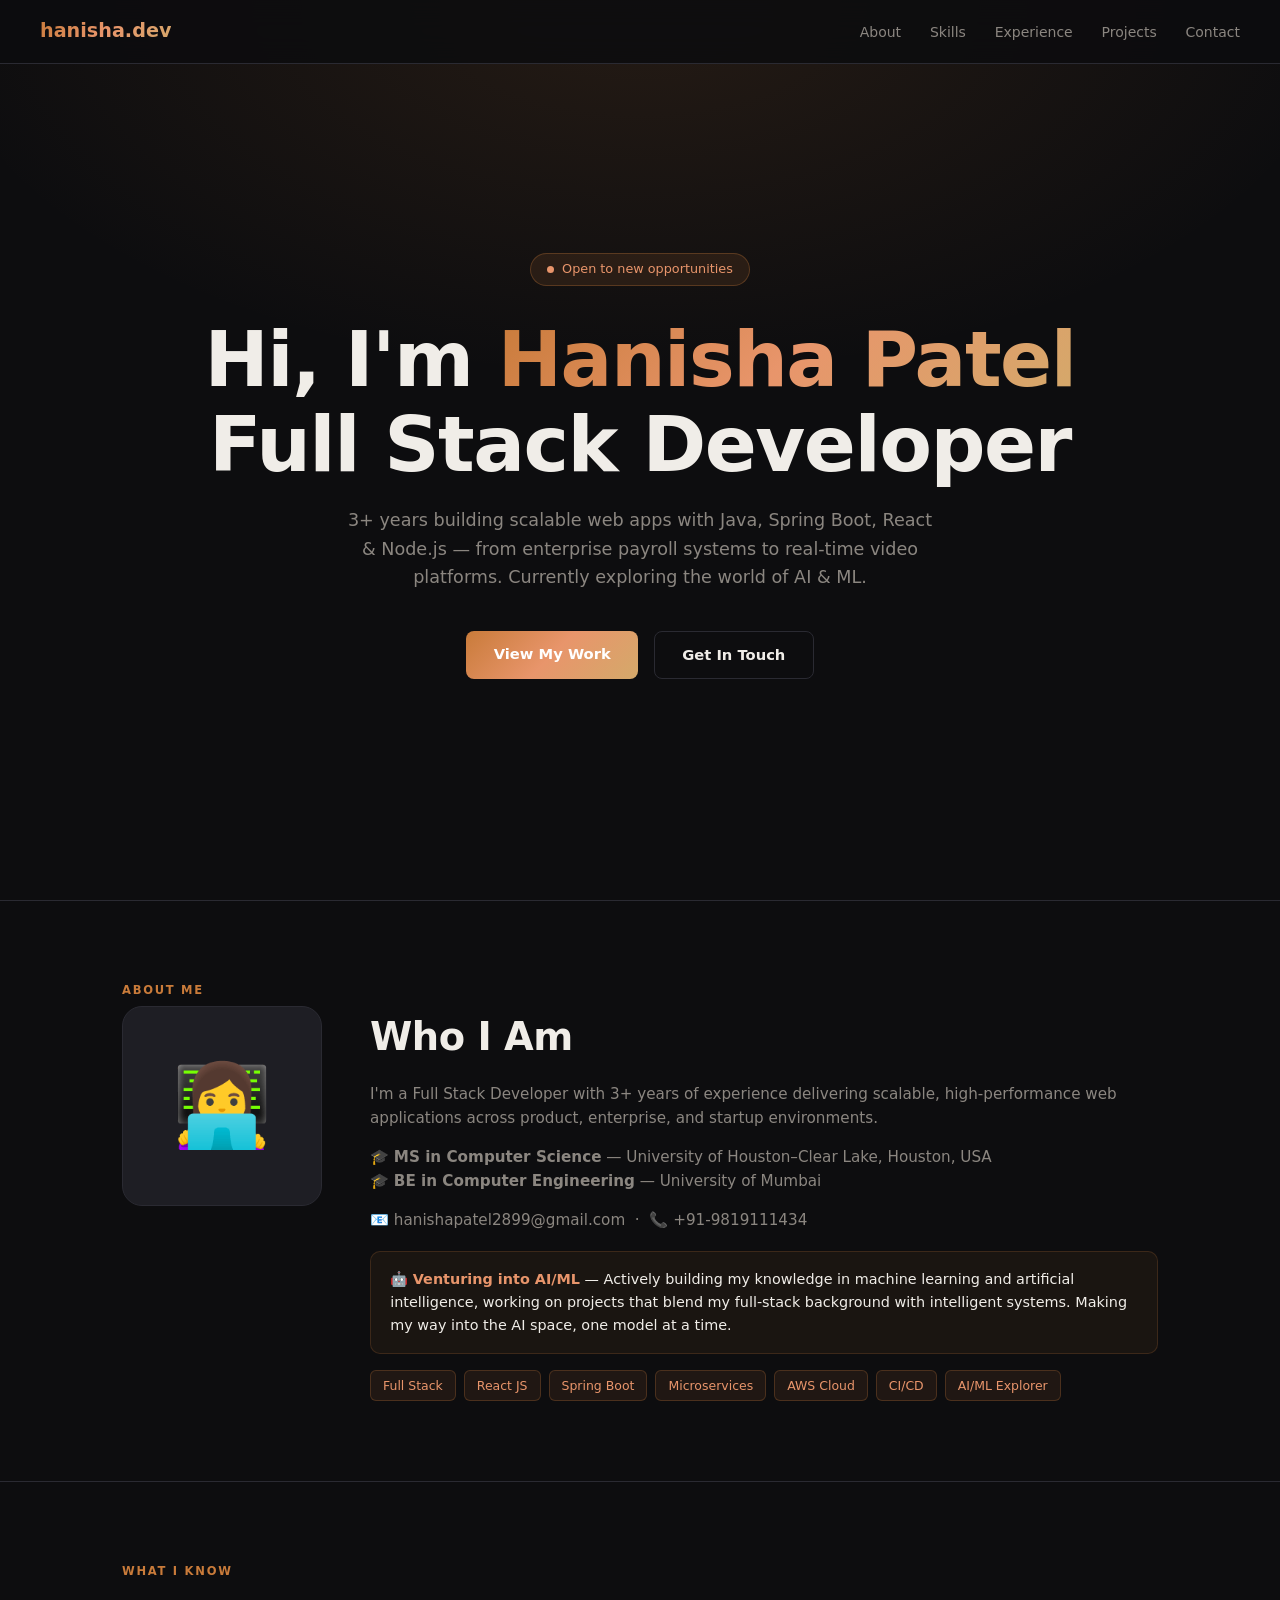
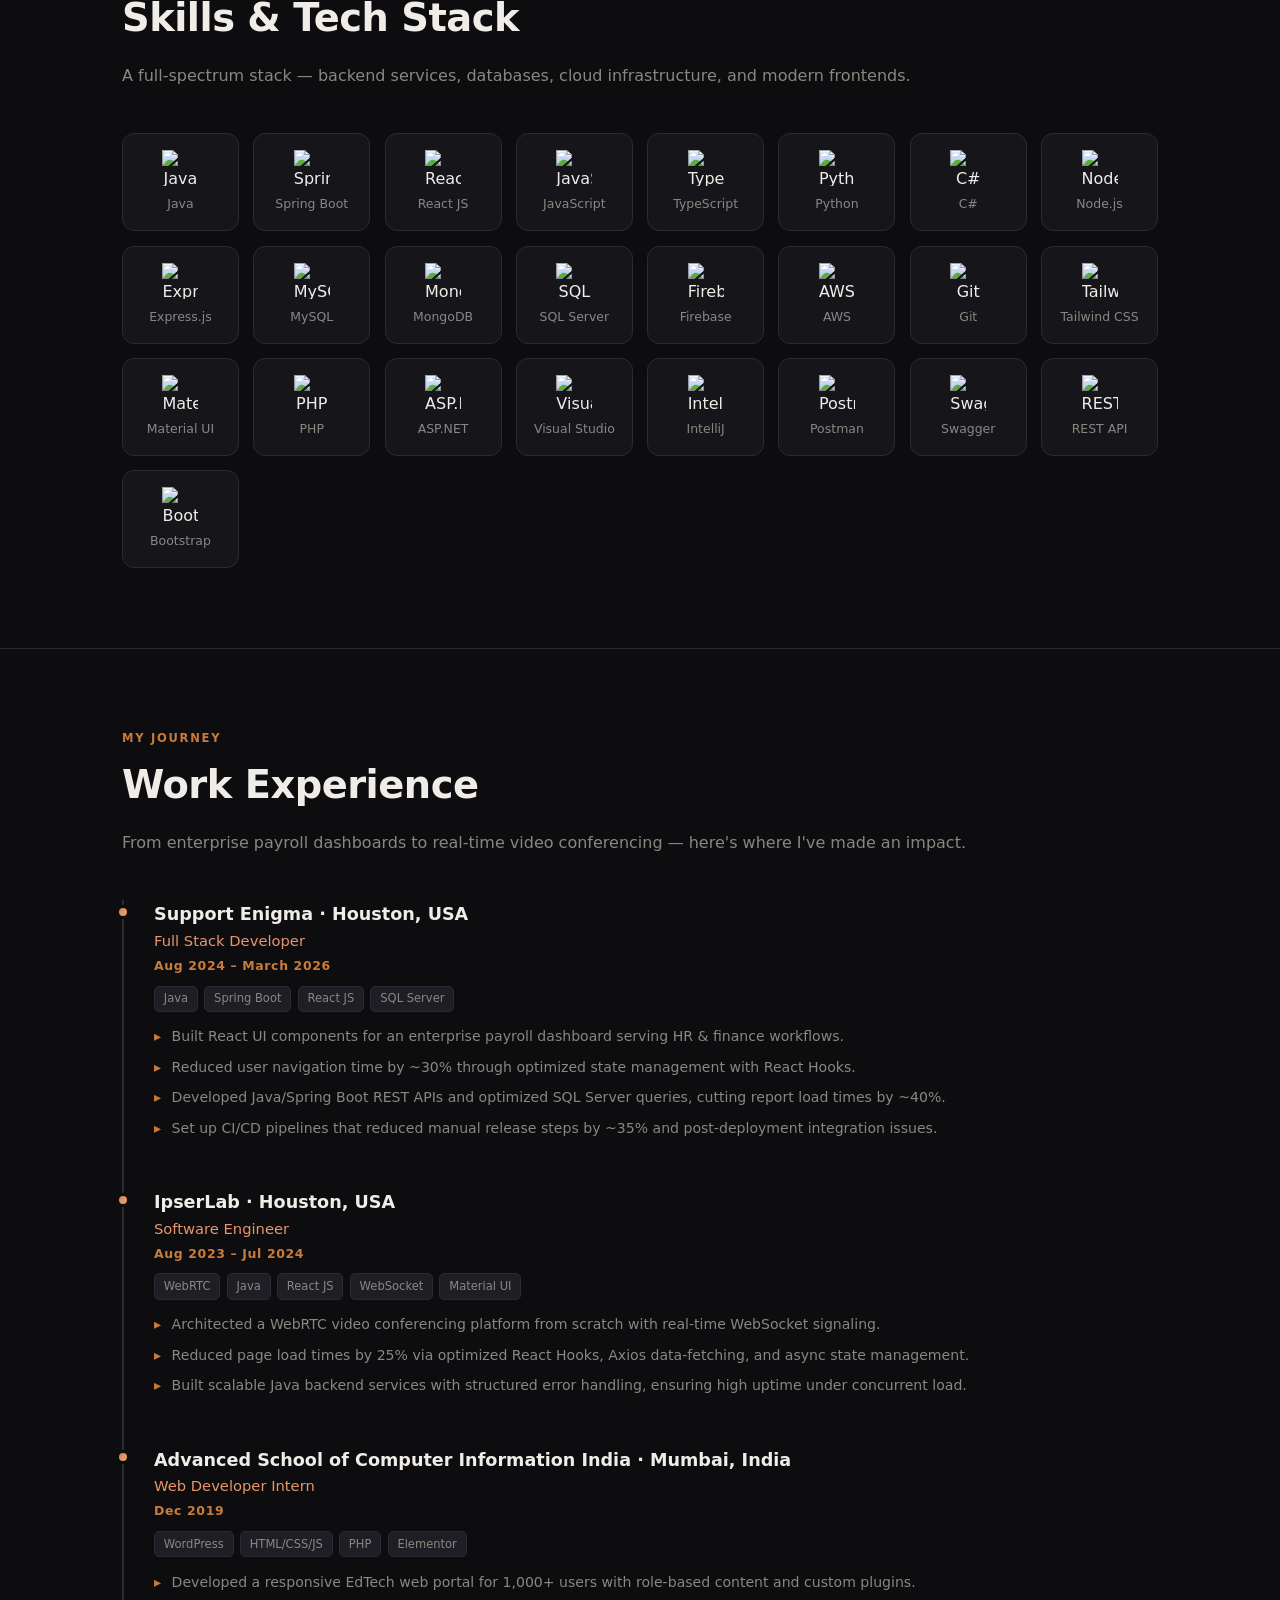
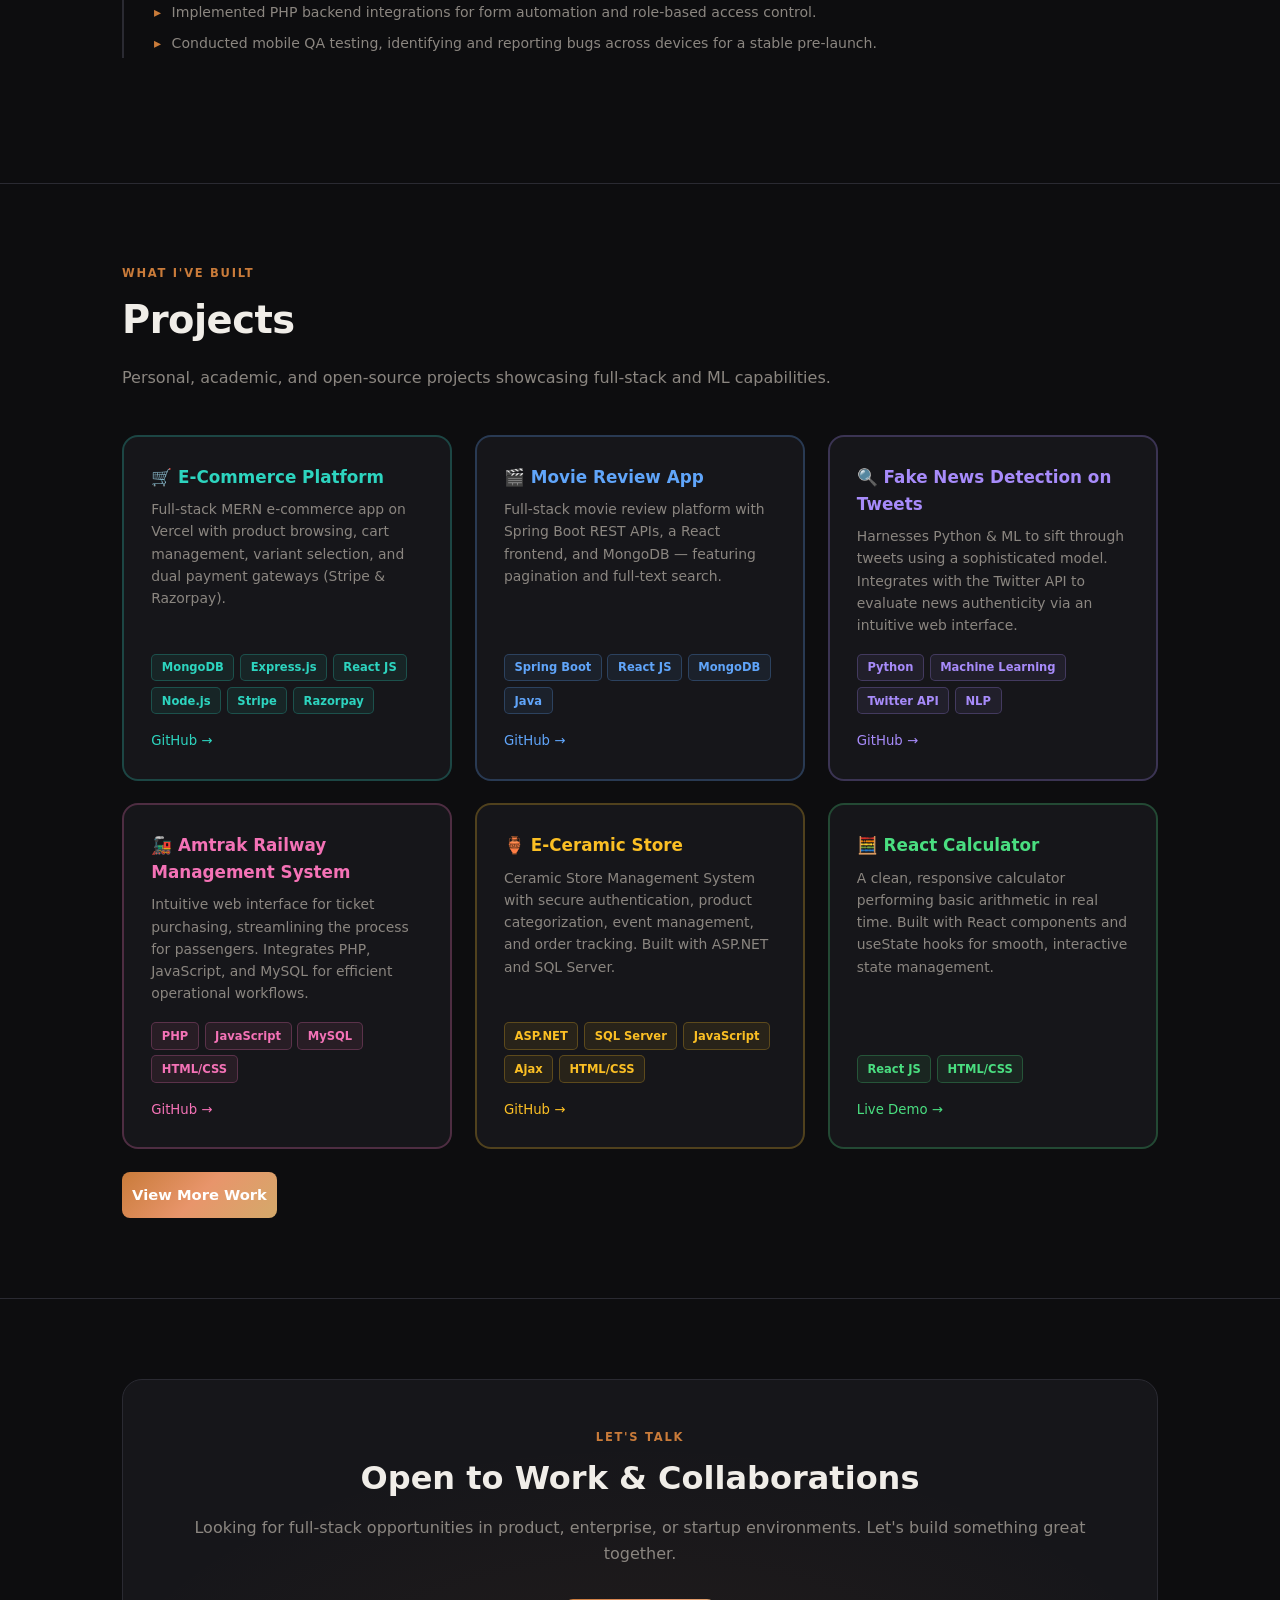
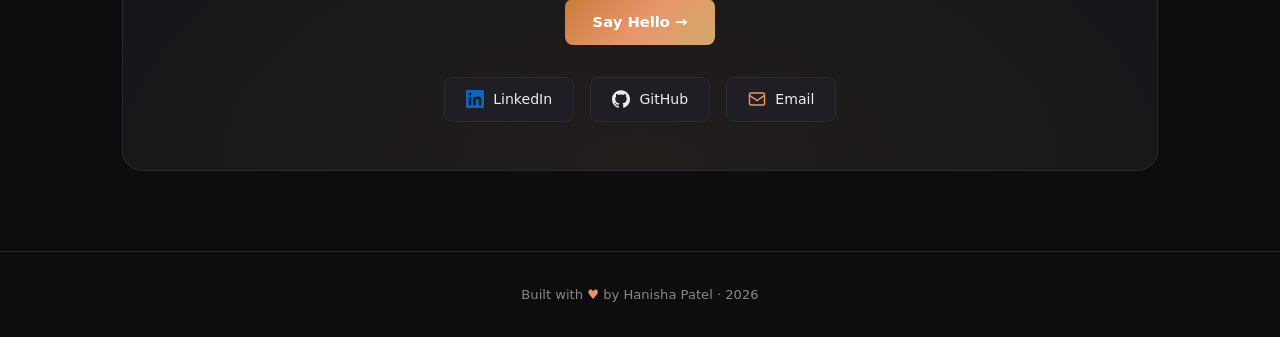
==== hanishapatel.html @ 3472ef45 "Add files via upload" ====
<!DOCTYPE html>
<html lang="en">
<head>
<meta charset="UTF-8"/>
<meta name="viewport" content="width=device-width, initial-scale=1.0"/>
<title>Hanisha Patel | Full Stack Developer</title>
<style>
  :root{--bg:#0d0d0f;--surface:#16161a;--surface2:#1e1e24;--accent:#c97b3a;--accent2:#e8956b;--text:#f0ede8;--muted:#8b8680;--border:#2a2a32;--grad:linear-gradient(135deg,#c97b3a,#e8956b,#d4a96a);}
  *{margin:0;padding:0;box-sizing:border-box;}
  html{scroll-behavior:smooth;}
  body{background:var(--bg);color:var(--text);font-family:'Segoe UI',system-ui,sans-serif;line-height:1.6;}

  nav{position:fixed;top:0;width:100%;z-index:100;background:rgba(13,13,15,.9);backdrop-filter:blur(14px);border-bottom:1px solid var(--border);display:flex;justify-content:space-between;align-items:center;padding:1rem 2.5rem;}
  .logo{font-size:1.2rem;font-weight:700;background:var(--grad);-webkit-background-clip:text;-webkit-text-fill-color:transparent;}
  .nav-links{display:flex;gap:1.8rem;list-style:none;}
  .nav-links a{color:var(--muted);text-decoration:none;font-size:.875rem;transition:.2s;}
  .nav-links a:hover{color:var(--text);}

  .hero{min-height:100vh;display:flex;flex-direction:column;justify-content:center;align-items:center;text-align:center;padding:6rem 2rem 4rem;background:radial-gradient(ellipse 80% 60% at 50% 0%,rgba(201,123,58,.13) 0%,transparent 70%);}
  .badge{display:inline-flex;align-items:center;gap:.5rem;background:rgba(201,123,58,.12);border:1px solid rgba(201,123,58,.3);border-radius:999px;padding:.35rem 1rem;font-size:.8rem;color:var(--accent2);margin-bottom:2rem;}
  .badge span{width:7px;height:7px;border-radius:50%;background:var(--accent2);animation:pulse 2s infinite;}
  @keyframes pulse{0%,100%{opacity:1}50%{opacity:.3}}
  .hero h1{font-size:clamp(2.4rem,6vw,4.8rem);font-weight:800;line-height:1.1;letter-spacing:-1.5px;margin-bottom:1.2rem;}
  .hero h1 .name{background:var(--grad);-webkit-background-clip:text;-webkit-text-fill-color:transparent;}
  .hero p{font-size:1.1rem;color:var(--muted);max-width:600px;margin-bottom:2.5rem;}
  .btn-row{display:flex;gap:1rem;flex-wrap:wrap;justify-content:center;}
  .btn{padding:.72rem 1.7rem;border-radius:8px;font-size:.92rem;font-weight:600;cursor:pointer;text-decoration:none;transition:.2s;}
  .btn-primary{background:var(--grad);color:#fff;border:none;}
  .btn-primary:hover{opacity:.85;transform:translateY(-1px);}
  .btn-outline{background:transparent;color:var(--text);border:1px solid var(--border);}
  .btn-outline:hover{border-color:var(--accent);color:var(--accent2);}

  section{padding:5rem 2rem;max-width:1100px;margin:0 auto;}
  .section-label{font-size:.72rem;font-weight:700;letter-spacing:.15em;text-transform:uppercase;color:var(--accent);margin-bottom:.4rem;}
  .section-title{font-size:clamp(1.7rem,3.5vw,2.4rem);font-weight:800;letter-spacing:-.5px;margin-bottom:.9rem;}
  .section-sub{color:var(--muted);max-width:860px;margin-bottom:2.8rem;}
  .divider{width:100%;height:1px;background:var(--border);}

  /* ABOUT */
  .about-grid{display:grid;grid-template-columns:auto 1fr;gap:3rem;align-items:start;}
  .avatar{width:200px;height:200px;border-radius:20px;background:var(--surface2);border:1px solid var(--border);display:flex;align-items:center;justify-content:center;font-size:5rem;flex-shrink:0;}
  .about-text p{color:var(--muted);margin-bottom:.9rem;font-size:.95rem;}
  .tags{display:flex;flex-wrap:wrap;gap:.5rem;margin-top:1rem;}
  .tag{background:rgba(201,123,58,.1);border:1px solid rgba(201,123,58,.25);color:var(--accent2);border-radius:6px;padding:.28rem .75rem;font-size:.78rem;}
  .ai-callout{margin-top:1.2rem;padding:1rem 1.2rem;background:rgba(201,123,58,.07);border:1px solid rgba(201,123,58,.2);border-radius:10px;font-size:.9rem;color:var(--text);}
  .ai-callout strong{color:var(--accent2);}

  /* SKILLS */
  .skills-grid{display:grid;grid-template-columns:repeat(auto-fill,minmax(115px,1fr));gap:.9rem;}
  .skill-card{background:var(--surface);border:1px solid var(--border);border-radius:12px;padding:1rem;text-align:center;transition:.2s;}
  .skill-card:hover{border-color:var(--accent);transform:translateY(-3px);}
  .skill-icon{width:36px;height:36px;margin:0 auto .5rem;display:flex;align-items:center;justify-content:center;}
  .skill-icon img,.skill-icon svg{width:100%;height:100%;object-fit:contain;}
  .skill-name{font-size:.78rem;color:var(--muted);}

  /* EXPERIENCE */
  .timeline{position:relative;padding-left:2rem;}
  .timeline::before{content:'';position:absolute;left:0;top:0;bottom:0;width:2px;background:var(--border);}
  .tl-item{position:relative;margin-bottom:2.8rem;}
  .tl-dot{position:absolute;left:-2.38rem;top:.3rem;width:14px;height:14px;border-radius:50%;background:var(--grad);border:3px solid var(--bg);}
  
  .tl-company{font-size:1.1rem;font-weight:800;margin:.2rem 0 .05rem;}
  .tl-role{color:var(--accent2);font-size:.92rem;margin-bottom:.2rem;}
  .tl-date{font-size:.78rem;color:var(--accent);font-weight:600;letter-spacing:.05em;margin-bottom:.6rem;}
  .tl-stack{display:flex;flex-wrap:wrap;gap:.4rem;margin-bottom:.6rem;}
  .tl-stack span{background:var(--surface2);border:1px solid var(--border);border-radius:5px;padding:.18rem .55rem;font-size:.72rem;color:var(--muted);}
  .tl-bullets{list-style:none;padding:0;}
  .tl-bullets li{color:var(--muted);font-size:.88rem;padding:.25rem 0 .25rem 1.1rem;position:relative;}
  .tl-bullets li::before{content:'▸';position:absolute;left:0;color:var(--accent);}

  /* PROJECTS */
  .projects-grid{display:grid;grid-template-columns:repeat(auto-fill,minmax(300px,1fr));gap:1.4rem;}
  .project-card{background:var(--surface);border:2px solid var(--border);border-radius:16px;padding:1.7rem;transition:.25s;position:relative;overflow:hidden;display:flex;flex-direction:column;}
  .project-card::before{content:'';position:absolute;top:0;left:0;right:0;background:var(--grad);opacity:0;transition:.25s;}
  .project-card:hover{border-color:var(--accent);transform:translateY(-4px);}
  .project-card:hover::before{opacity:1;}
  .project-title{font-size:1.05rem;font-weight:700;margin-bottom:.45rem;}
  .project-desc{color:var(--muted);font-size:.87rem;margin-bottom:1.1rem;flex:1;}
  .project-tech{display:flex;flex-wrap:wrap;gap:.35rem;margin-bottom:1rem;}
  .tech-badge{border-radius:5px;padding:.22rem .6rem;font-size:.72rem;font-weight:600;}
  /* tech badge colours */
  .tb-java{background:rgba(237,120,55,.15);border:1px solid rgba(237,120,55,.35);color:#f6804a;}
  .tb-react{background:rgba(97,218,251,.1);border:1px solid rgba(97,218,251,.3);color:#61dafb;}
  .tb-node{background:rgba(104,160,99,.15);border:1px solid rgba(205, 57, 218, 0.35);color:#9f36e6;}
  .tb-python{background:rgba(255,212,59,.1);border:1px solid rgba(255,212,59,.3);color:#ffd43b;}
  .tb-mongo{background:rgba(77,179,61,.12);border:1px solid rgba(77,179,61,.3);color:#4db33d;}
  .tb-spring{background:rgba(109,179,63,.12);border:1px solid rgba(69, 144, 18, 0.3);color:#b0dd91;}
  .tb-stripe{background:rgba(99,91,255,.12);border:1px solid rgba(99,91,255,.3);color:#635bff;}
  .tb-ml{background:rgba(255,165,0,.12);border:1px solid rgba(255,165,0,.3);color:#ffa500;}
  .tb-php{background:rgba(119,123,179,.15);border:1px solid rgba(119,123,179,.35);color:#777bb3;}
  .tb-dotnet{background:rgba(81,43,212,.15);border:1px solid rgba(81,43,212,.35);color:#9b72cf;}
  .tb-sql{background:rgba(0,114,206,.12);border:1px solid rgba(0,114,206,.3);color:#0072ce;}
  .tb-default{background:var(--surface2);border:1px solid var(--border);color:var(--muted);}
  .project-link{font-size:.83rem;color:var(--accent2);text-decoration:none;display:inline-flex;align-items:center;gap:.3rem;}
  .project-link:hover{text-decoration:underline;}

  /* CONTACT */
  .contact-box{background:radial-gradient(ellipse 80% 120% at 50% 100%,rgba(201,123,58,.08) 0%,transparent 70%),var(--surface);border:1px solid var(--border);border-radius:20px;padding:3rem;text-align:center;}
  .contact-box h2{font-size:2rem;font-weight:800;margin-bottom:.7rem;}
  .contact-box p{color:var(--muted);margin-bottom:2rem;}
  .social-row{display:flex;justify-content:center;gap:1rem;flex-wrap:wrap;}
  .social-btn{display:flex;align-items:center;gap:.6rem;padding:.62rem 1.3rem;background:var(--surface2);border:1px solid var(--border);border-radius:8px;color:var(--text);text-decoration:none;font-size:.88rem;transition:.2s;}
  .social-btn:hover{border-color:var(--accent);color:var(--accent2);}
  .social-btn svg{width:18px;height:18px;flex-shrink:0;}

  footer{text-align:center;padding:2rem;color:var(--muted);font-size:.82rem;border-top:1px solid var(--border);}
  footer span{color:var(--accent2);}

  @media(max-width:700px){
    .about-grid{grid-template-columns:1fr;}
    .avatar{margin:0 auto;}
    nav{padding:1rem 1.2rem;}
    .nav-links{gap:1rem;}
  }
  /* Per-project color themes */
.pc-teal  { --pc: #2dd4bf; --pc-bg: rgba(45,212,191,.08); --pc-border: rgba(45,212,191,.25); }
.pc-blue  { --pc: #60a5fa; --pc-bg: rgba(96,165,250,.08); --pc-border: rgba(96,165,250,.25); }
.pc-purple{ --pc: #a78bfa; --pc-bg: rgba(167,139,250,.08); --pc-border: rgba(167,139,250,.25); }
.pc-pink  { --pc: #f472b6; --pc-bg: rgba(244,114,182,.08); --pc-border: rgba(244,114,182,.25); }
.pc-amber { --pc: #fbbf24; --pc-bg: rgba(251,191,36,.08);  --pc-border: rgba(251,191,36,.25); }
.pc-green { --pc: #4ade80; --pc-bg: rgba(74,222,128,.08);  --pc-border: rgba(74,222,128,.25); }

[class*="pc-"] { border-color: var(--pc-border) !important; }
[class*="pc-"]:hover { border-color: var(--pc) !important; box-shadow: 0 0 18px var(--pc-bg); }
[class*="pc-"]::before { background: linear-gradient(135deg, var(--pc), color-mix(in srgb, var(--pc) 60%, white)) !important; }
[class*="pc-"] .project-title { color: var(--pc); }

.pb { border-radius:5px; padding:.22rem .6rem; font-size:.72rem; font-weight:600; border:1px solid; }
/* .pb-solid { background: var(--pc); color: #0d0d0f; border-color: var(--pc); } */
.pb-light { background: var(--pc-bg); color: var(--pc); border-color: var(--pc-border); }
/* .pb-muted { background: rgba(255,255,255,.05); color: color-mix(in srgb, var(--pc) 70%, white); border-color: rgba(255,255,255,.1); } */
</style>
</head>
<body>

<nav>
  <div class="logo">hanisha.dev</div>
  <ul class="nav-links">
    <li><a href="#about">About</a></li>
    <li><a href="#skills">Skills</a></li>
    <li><a href="#experience">Experience</a></li>
    <li><a href="#projects">Projects</a></li>
    <li><a href="#contact">Contact</a></li>
  </ul>
</nav>

<!-- HERO -->
<div class="hero">
  <div class="badge"><span></span> Open to new opportunities</div>
  <h1>Hi, I'm <span class="name">Hanisha Patel</span><br/>Full Stack Developer</h1>
  <p>3+ years building scalable web apps with Java, Spring Boot, React & Node.js — from enterprise payroll systems to real-time video platforms. Currently exploring the world of AI & ML.</p>
  <div class="btn-row">
    <a href="#projects" class="btn btn-primary">View My Work</a>
    <a href="#contact" class="btn btn-outline">Get In Touch</a>
  </div>
</div>

<div class="divider"></div>

<!-- ABOUT -->
<section id="about">
  <div class="section-label">About Me</div>
  <div class="about-grid">
    <div class="avatar">👩‍💻</div>
    <div class="about-text">
      <h2 class="section-title">Who I Am</h2>
      <p>I'm a Full Stack Developer with 3+ years of experience delivering scalable, high-performance web applications across product, enterprise, and startup environments. </p>
      <p>🎓 <strong>MS in Computer Science</strong> — University of Houston–Clear Lake, Houston, USA<br/>🎓 <strong>BE in Computer Engineering</strong> — University of Mumbai</p>
      <p>📧 hanishapatel2899@gmail.com &nbsp;·&nbsp; 📞 +91-9819111434</p>
      <div class="ai-callout">
        🤖 <strong>Venturing into AI/ML</strong> — Actively building my knowledge in machine learning and artificial intelligence, working on projects that blend my full-stack background with intelligent systems. Making my way into the AI space, one model at a time.
      </div>
      <div class="tags">
        <span class="tag">Full Stack</span>
        <span class="tag">React JS</span>
        <span class="tag">Spring Boot</span>
        <span class="tag">Microservices</span>
        <span class="tag">AWS Cloud</span>
        <span class="tag">CI/CD</span>
        <span class="tag">AI/ML Explorer</span>
      </div>
    </div>
  </div>
</section>

<div class="divider"></div>

<!-- SKILLS -->
<section id="skills">
  <div class="section-label">What I Know</div>
  <h2 class="section-title">Skills & Tech Stack</h2>
  <p class="section-sub">A full-spectrum stack — backend services, databases, cloud infrastructure, and modern frontends.</p>
  <div class="skills-grid" id="skillsGrid"></div>
</section>

<div class="divider"></div>

<!-- EXPERIENCE -->
<section id="experience">
  <div class="section-label">My Journey</div>
  <h2 class="section-title">Work Experience</h2>
  <p class="section-sub">From enterprise payroll dashboards to real-time video conferencing — here's where I've made an impact.</p>
  <div class="timeline">

    <div class="tl-item">
      <div class="tl-dot"></div>
      
      <div class="tl-company">Support Enigma · Houston, USA</div>
      <div class="tl-role">Full Stack Developer</div>
      <div class="tl-date">Aug 2024 – March 2026</div>
      <div class="tl-stack"><span>Java</span><span>Spring Boot</span><span>React JS</span><span>SQL Server</span></div>
      <ul class="tl-bullets">
        <li>Built React UI components for an enterprise payroll dashboard serving HR & finance workflows.</li>
        <li>Reduced user navigation time by ~30% through optimized state management with React Hooks.</li>
        <li>Developed Java/Spring Boot REST APIs and optimized SQL Server queries, cutting report load times by ~40%.</li>
        <li>Set up CI/CD pipelines that reduced manual release steps by ~35% and post-deployment integration issues.</li>
      </ul>
    </div>

    <div class="tl-item">
      <div class="tl-dot"></div>
      
      <div class="tl-company">IpserLab · Houston, USA</div>
      <div class="tl-role">Software Engineer</div>
      <div class="tl-date">Aug 2023 – Jul 2024</div>
      <div class="tl-stack"><span>WebRTC</span><span>Java</span><span>React JS</span><span>WebSocket</span><span>Material UI</span></div>
      <ul class="tl-bullets">
        <li>Architected a WebRTC video conferencing platform from scratch with real-time WebSocket signaling.</li>
        <li>Reduced page load times by 25% via optimized React Hooks, Axios data-fetching, and async state management.</li>
        <li>Built scalable Java backend services with structured error handling, ensuring high uptime under concurrent load.</li>
      </ul>
    </div>

    <div class="tl-item">
      <div class="tl-dot"></div>
      
      <div class="tl-company">Advanced School of Computer Information India · Mumbai, India</div>
      <div class="tl-role">Web Developer Intern</div>
      <div class="tl-date">Dec 2019</div>
      <div class="tl-stack"><span>WordPress</span><span>HTML/CSS/JS</span><span>PHP</span><span>Elementor</span></div>
      <ul class="tl-bullets">
        <li>Developed a responsive EdTech web portal for 1,000+ users with role-based content and custom plugins.</li>
        <li>Implemented PHP backend integrations for form automation and role-based access control.</li>
        <li>Conducted mobile QA testing, identifying and reporting bugs across devices for a stable pre-launch.</li>
      </ul>
    </div>

  </div>
</section>

<div class="divider"></div>

<!-- PROJECTS -->
<section id="projects">
  <div class="section-label">What I've Built</div>
  <h2 class="section-title">Projects</h2>
  <p class="section-sub">Personal, academic, and open-source projects showcasing full-stack and ML capabilities.</p>
  <div class="projects-grid">
    <div class="project-card pc-teal">
  <div class="project-title">🛒 E-Commerce Platform</div>
  <div class="project-desc">Full-stack MERN e-commerce app on Vercel with product browsing, cart management, variant selection, and dual payment gateways (Stripe & Razorpay).</div>
  <div class="project-tech">
    <span class="pb pb-light">MongoDB</span>
    <span class="pb pb-light">Express.js</span>
    <span class="pb pb-light">React JS</span>
    <span class="pb pb-light">Node.js</span>
    <span class="pb pb-light">Stripe</span>
    <span class="pb pb-light">Razorpay</span>
  </div>
  <a href="https://github.com/hanishapatel/ecommerce-website" target="_blank" class="project-link" style="color:var(--pc)">GitHub →</a>
</div>

<div class="project-card pc-blue">
  <div class="project-title">🎬 Movie Review App</div>
  <div class="project-desc">Full-stack movie review platform with Spring Boot REST APIs, a React frontend, and MongoDB — featuring pagination and full-text search.</div>
  <div class="project-tech">
    <span class="pb pb-light">Spring Boot</span>
    <span class="pb pb-light">React JS</span>
    <span class="pb pb-light">MongoDB</span>
    <span class="pb pb-light">Java</span>
  </div>
  <a href="https://github.com/hanishapatel/Movie-Review-App" target="_blank" class="project-link" style="color:var(--pc)">GitHub →</a>
</div>

<div class="project-card pc-purple">
  <div class="project-title">🔍 Fake News Detection on Tweets</div>
  <div class="project-desc">Harnesses Python & ML to sift through tweets using a sophisticated model. Integrates with the Twitter API to evaluate news authenticity via an intuitive web interface.</div>
  <div class="project-tech">
    <span class="pb pb-light">Python</span>
    <span class="pb pb-light">Machine Learning</span>
    <span class="pb pb-light">Twitter API</span>
    <span class="pb pb-light">NLP</span>
  </div>
  <a href="https://github.com/hanishapatel/Fake-Tweet-Detection-using-Machine-Learning" target="_blank" class="project-link" style="color:var(--pc)">GitHub →</a>
</div>

<div class="project-card pc-pink">
  <div class="project-title">🚂 Amtrak Railway Management System</div>
  <div class="project-desc">Intuitive web interface for ticket purchasing, streamlining the process for passengers. Integrates PHP, JavaScript, and MySQL for efficient operational workflows.</div>
  <div class="project-tech">
    <span class="pb pb-light">PHP</span>
    <span class="pb pb-light">JavaScript</span>
    <span class="pb pb-light">MySQL</span>
    <span class="pb pb-light">HTML/CSS</span>
  </div>
  <a href="https://github.com/hanishapatel/Amtrak-Railway-Management-System" target="_blank" class="project-link" style="color:var(--pc)">GitHub →</a>
</div>

<div class="project-card pc-amber">
  <div class="project-title">🏺 E-Ceramic Store</div>
  <div class="project-desc">Ceramic Store Management System with secure authentication, product categorization, event management, and order tracking. Built with ASP.NET and SQL Server.</div>
  <div class="project-tech">
    <span class="pb pb-light">ASP.NET</span>
    <span class="pb pb-light">SQL Server</span>
    <span class="pb pb-light">JavaScript</span>
    <span class="pb pb-light">Ajax</span>
    <span class="pb pb-light">HTML/CSS</span>
  </div>
  <a href="https://github.com/hanishapatel/E-Ceramic-Store" target="_blank" class="project-link" style="color:var(--pc)">GitHub →</a>
</div>

<div class="project-card pc-green">
  <div class="project-title">🧮 React Calculator</div>
  <div class="project-desc">A clean, responsive calculator performing basic arithmetic in real time. Built with React components and useState hooks for smooth, interactive state management.</div>
  <div class="project-tech">
    <span class="pb pb-light">React JS</span>
    <span class="pb pb-light">HTML/CSS</span>
  </div>
  <a href="https://hanishapatel-react-calculator.netlify.app/" target="_blank" class="project-link" style="color:var(--pc)">Live Demo →</a>
</div>

    <!-- <div class="project-card">
      <div class="project-title">🛒 E-Commerce Platform</div>
      <div class="project-desc">Full-stack MERN e-commerce app on Vercel with product browsing, cart management, variant selection, and dual payment gateways (Stripe & Razorpay).</div>
      <div class="project-tech">
        <span class="tech-badge tb-mongo">MongoDB</span>
        <span class="tech-badge tb-node">Express.js</span>
        <span class="tech-badge tb-react">React JS</span>
        <span class="tech-badge tb-node">Node.js</span>
        <span class="tech-badge tb-stripe">Stripe</span>
        <span class="tech-badge tb-stripe">Razorpay</span>
      </div>
      <a href="https://github.com/hanishapatel" target="_blank" class="project-link">GitHub →</a>
    </div>

    <div class="project-card">
      <div class="project-title">🎬 Movie Review App</div>
      <div class="project-desc">Full-stack movie review platform with Spring Boot REST APIs, a React frontend, and MongoDB — featuring pagination and full-text search.</div>
      <div class="project-tech">
        <span class="tech-badge tb-spring">Spring Boot</span>
        <span class="tech-badge tb-react">React JS</span>
        <span class="tech-badge tb-mongo">MongoDB</span>
        <span class="tech-badge tb-java">Java</span>
      </div>
      <a href="https://github.com/hanishapatel" target="_blank" class="project-link">GitHub →</a>
    </div>

    <div class="project-card">
      <div class="project-title">🔍 Fake News Detection on Tweets</div>
      <div class="project-desc">Harnesses Python & ML to sift through tweets using a sophisticated model. Integrates with the Twitter API to evaluate news authenticity and presents analysis through an intuitive web interface.</div>
      <div class="project-tech">
        <span class="tech-badge tb-python">Python</span>
        <span class="tech-badge tb-ml">Machine Learning</span>
        <span class="tech-badge tb-ml">Twitter API</span>
        <span class="tech-badge tb-default">NLP</span>
      </div>
      <a href="https://github.com/hanishapatel/Fake-Tweet-Detection-using-Machine-Learning" target="_blank" class="project-link">GitHub →</a>
    </div>

    <div class="project-card">
      <div class="project-title">🚂 Amtrak Railway Management System</div>
      <div class="project-desc">Intuitive web interface for ticket purchasing, streamlining the process for passengers. Integrates PHP, JavaScript, and MySQL for efficient operational workflows and a modern user experience.</div>
      <div class="project-tech">
        <span class="tech-badge tb-php">PHP</span>
        <span class="tech-badge tb-default">JavaScript</span>
        <span class="tech-badge tb-sql">MySQL</span>
        <span class="tech-badge tb-default">HTML/CSS</span>
      </div>
      <a href="https://github.com/hanishapatel/Amtrak-Railway-Management-System" target="_blank" class="project-link">GitHub →</a>
    </div>

    <div class="project-card">
      <div class="project-title">🏺 E-Ceramic Store</div>
      <div class="project-desc">Ceramic Store Management System with secure authentication, product categorization, event management, and order tracking. Built with ASP.NET and SQL Server for efficient data handling.</div>
      <div class="project-tech">
        <span class="tech-badge tb-dotnet">ASP.NET</span>
        <span class="tech-badge tb-sql">SQL Server</span>
        <span class="tech-badge tb-default">JavaScript</span>
        <span class="tech-badge tb-default">Ajax</span>
        <span class="tech-badge tb-default">HTML/CSS</span>
      </div>
      <a href="https://github.com/hanishapatel/E-Ceramic-Store" target="_blank" class="project-link">GitHub →</a>
    </div>

    <div class="project-card">
      <div class="project-title">🧮 React Calculator</div>
      <div class="project-desc">A clean, responsive calculator performing basic arithmetic operations in real time. Built with React components and useState hooks for smooth, interactive state management.</div>
      <div class="project-tech">
        <span class="tech-badge tb-react">React JS</span>
        <span class="tech-badge tb-default">useState Hook</span>
        <span class="tech-badge tb-default">CSS</span>
      </div>
      <a href="https://hanishapatel-react-calculator.netlify.app/" target="_blank" class="project-link">Live Demo →</a>
    </div> -->

<a href="https://github.com/hanishapatel" target="_blank" class="btn btn-primary" style="width:fit-content;padding-left:10px;padding-right:10px;">View More Work</a>

    
  </div>
</section>

<div class="divider"></div>

<!-- CONTACT -->
<section id="contact">
  <div class="contact-box">
    <div class="section-label" style="text-align:center">Let's Talk</div>
    <h2>Open to Work & Collaborations</h2>
    <p>Looking for full-stack opportunities in product, enterprise, or startup environments. Let's build something great together.</p>
    <a href="mailto:hanishapatel2899@gmail.com" class="btn btn-primary" style="display:inline-block;margin-bottom:2rem;">Say Hello →</a>
    <div class="social-row">
      <a href="https://www.linkedin.com/in/hanisha-patel/" target="_blank" class="social-btn">
        <svg viewBox="0 0 24 24" fill="#0a66c2"><path d="M20.447 20.452h-3.554v-5.569c0-1.328-.027-3.037-1.852-3.037-1.853 0-2.136 1.445-2.136 2.939v5.667H9.351V9h3.414v1.561h.046c.477-.9 1.637-1.85 3.37-1.85 3.601 0 4.267 2.37 4.267 5.455v6.286zM5.337 7.433a2.062 2.062 0 01-2.063-2.065 2.064 2.064 0 112.063 2.065zm1.782 13.019H3.555V9h3.564v11.452zM22.225 0H1.771C.792 0 0 .774 0 1.729v20.542C0 23.227.792 24 1.771 24h20.451C23.2 24 24 23.227 24 22.271V1.729C24 .774 23.2 0 22.222 0h.003z"/></svg>
        LinkedIn
      </a>
      <a href="https://github.com/hanishapatel" target="_blank" class="social-btn">
        <svg viewBox="0 0 24 24" fill="#f0ede8"><path d="M12 .297c-6.63 0-12 5.373-12 12 0 5.303 3.438 9.8 8.205 11.385.6.113.82-.258.82-.577 0-.285-.01-1.04-.015-2.04-3.338.724-4.042-1.61-4.042-1.61C4.422 18.07 3.633 17.7 3.633 17.7c-1.087-.744.084-.729.084-.729 1.205.084 1.838 1.236 1.838 1.236 1.07 1.835 2.809 1.305 3.495.998.108-.776.417-1.305.76-1.605-2.665-.3-5.466-1.332-5.466-5.93 0-1.31.465-2.38 1.235-3.22-.135-.303-.54-1.523.105-3.176 0 0 1.005-.322 3.3 1.23.96-.267 1.98-.399 3-.405 1.02.006 2.04.138 3 .405 2.28-1.552 3.285-1.23 3.285-1.23.645 1.653.24 2.873.12 3.176.765.84 1.23 1.91 1.23 3.22 0 4.61-2.805 5.625-5.475 5.92.42.36.81 1.096.81 2.22 0 1.606-.015 2.896-.015 3.286 0 .315.21.69.825.57C20.565 22.092 24 17.592 24 12.297c0-6.627-5.373-12-12-12"/></svg>
        GitHub
      </a>
      <a href="mailto:hanishapatel2899@gmail.com" class="social-btn">
        <svg viewBox="0 0 24 24" fill="none" stroke="#e8956b" stroke-width="2"><rect x="2" y="4" width="20" height="16" rx="2"/><path d="M2 7l10 7 10-7"/></svg>
        Email
      </a>
    </div>
  </div>
</section>

<footer>Built with <span>♥</span> by Hanisha Patel · 2026</footer>

<script>
const skills = [
  { name: "Java", logo: "https://cdn.jsdelivr.net/gh/devicons/devicon@latest/icons/java/java-original.svg" },
  { name: "Spring Boot", logo: "https://cdn.jsdelivr.net/gh/devicons/devicon@latest/icons/spring/spring-original.svg" },
  { name: "React JS", logo: "https://cdn.jsdelivr.net/gh/devicons/devicon@latest/icons/react/react-original.svg" },
  { name: "JavaScript", logo: "https://cdn.jsdelivr.net/gh/devicons/devicon@latest/icons/javascript/javascript-original.svg" },
  { name: "TypeScript", logo: "https://cdn.jsdelivr.net/gh/devicons/devicon@latest/icons/typescript/typescript-original.svg" },
  { name: "Python", logo: "https://cdn.jsdelivr.net/gh/devicons/devicon@latest/icons/python/python-original.svg" },
  { name: "C#", logo: "https://cdn.jsdelivr.net/gh/devicons/devicon@latest/icons/csharp/csharp-original.svg" },
  { name: "Node.js", logo: "https://cdn.jsdelivr.net/gh/devicons/devicon@latest/icons/nodejs/nodejs-original.svg" },
  { name: "Express.js", logo: "https://cdn.jsdelivr.net/gh/devicons/devicon@latest/icons/express/express-original.svg" },
  { name: "MySQL", logo: "https://cdn.jsdelivr.net/gh/devicons/devicon@latest/icons/mysql/mysql-original.svg" },
  { name: "MongoDB", logo: "https://cdn.jsdelivr.net/gh/devicons/devicon@latest/icons/mongodb/mongodb-original.svg" },
  { name: "SQL Server", logo: "https://cdn.jsdelivr.net/gh/devicons/devicon@latest/icons/microsoftsqlserver/microsoftsqlserver-original.svg" },
  { name: "Firebase", logo: "https://cdn.jsdelivr.net/gh/devicons/devicon@latest/icons/firebase/firebase-original.svg" },
  { name: "AWS", logo: "https://cdn.jsdelivr.net/gh/devicons/devicon@latest/icons/amazonwebservices/amazonwebservices-plain-wordmark.svg" },
  { name: "Git", logo: "https://cdn.jsdelivr.net/gh/devicons/devicon@latest/icons/git/git-original.svg" },
  //{ name: "Docker", logo: "https://cdn.jsdelivr.net/gh/devicons/devicon@latest/icons/docker/docker-original.svg" },
  { name: "Tailwind CSS", logo: "https://cdn.jsdelivr.net/gh/devicons/devicon@latest/icons/tailwindcss/tailwindcss-original.svg" },
  { name: "Material UI", logo: "https://cdn.jsdelivr.net/gh/devicons/devicon@latest/icons/materialui/materialui-original.svg" },
  { name: "PHP", logo: "https://cdn.jsdelivr.net/gh/devicons/devicon@latest/icons/php/php-original.svg" },
  { name: "ASP.NET", logo: "https://cdn.jsdelivr.net/gh/devicons/devicon@latest/icons/dotnetcore/dotnetcore-original.svg" },
  { name: "Visual Studio", logo: "https://cdn.jsdelivr.net/gh/devicons/devicon@latest/icons/visualstudio/visualstudio-original.svg" },
  { name: "IntelliJ", logo: "https://cdn.jsdelivr.net/gh/devicons/devicon@latest/icons/intellij/intellij-original.svg" },
  //{ name: "GitHub", logo: "https://cdn.jsdelivr.net/gh/devicons/devicon@latest/icons/github/github-original-wordmark.svg"},
  { name: "Postman", logo: "https://cdn.jsdelivr.net/gh/devicons/devicon@latest/icons/postman/postman-original.svg" },
  { name: "Swagger", logo: "https://cdn.jsdelivr.net/gh/devicons/devicon@latest/icons/swagger/swagger-original.svg" },
  { name: "REST API", logo: "https://cdn.jsdelivr.net/gh/devicons/devicon@latest/icons/fastapi/fastapi-original.svg" },
  { name: "Bootstrap", logo: "https://cdn.jsdelivr.net/gh/devicons/devicon@latest/icons/bootstrap/bootstrap-original.svg" },
];

const grid = document.getElementById('skillsGrid');
skills.forEach(s => {
  grid.innerHTML += `
    <div class="skill-card">
      <div class="skill-icon"><img src="${s.logo}" alt="${s.name}" onerror="this.outerHTML='<span style=\'font-size:1.5rem\'>🔧</span>'"/></div>
      <div class="skill-name">${s.name}</div>
    </div>`;
});
</script>
</body>
</html>
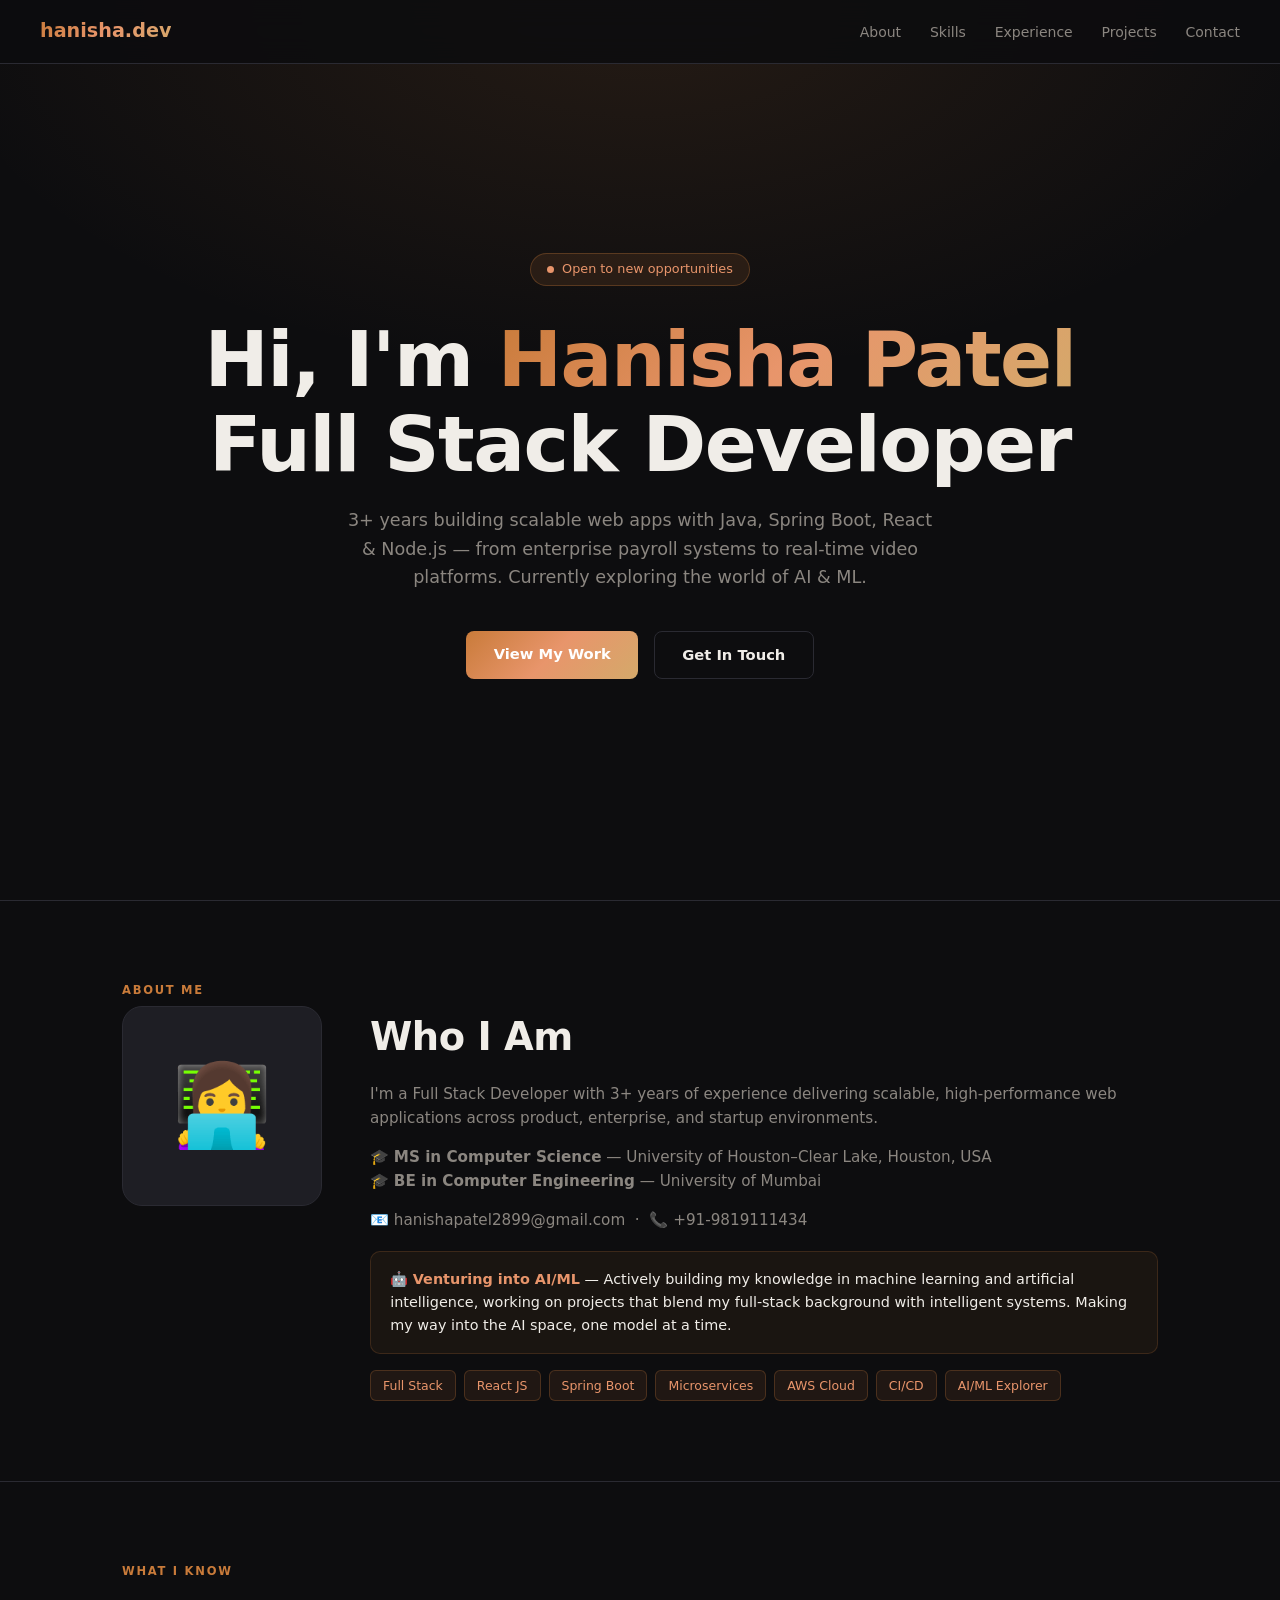
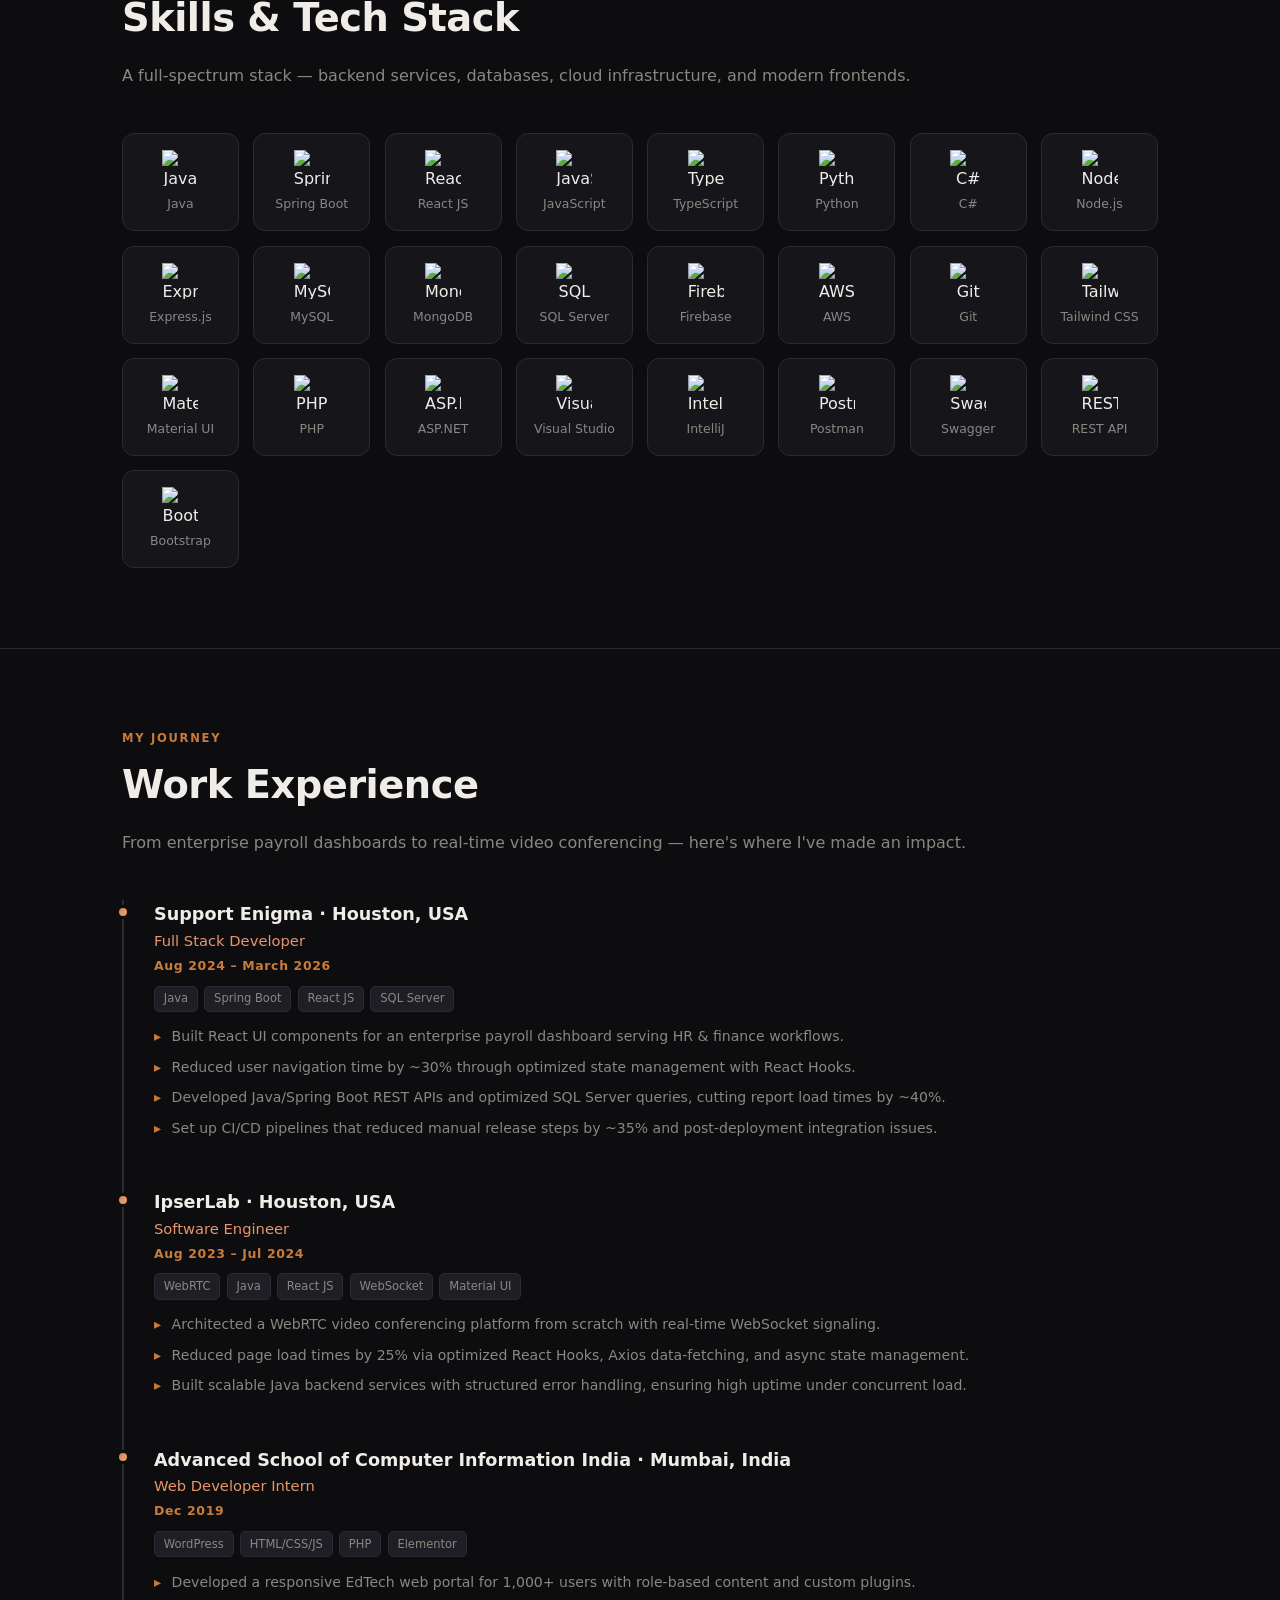
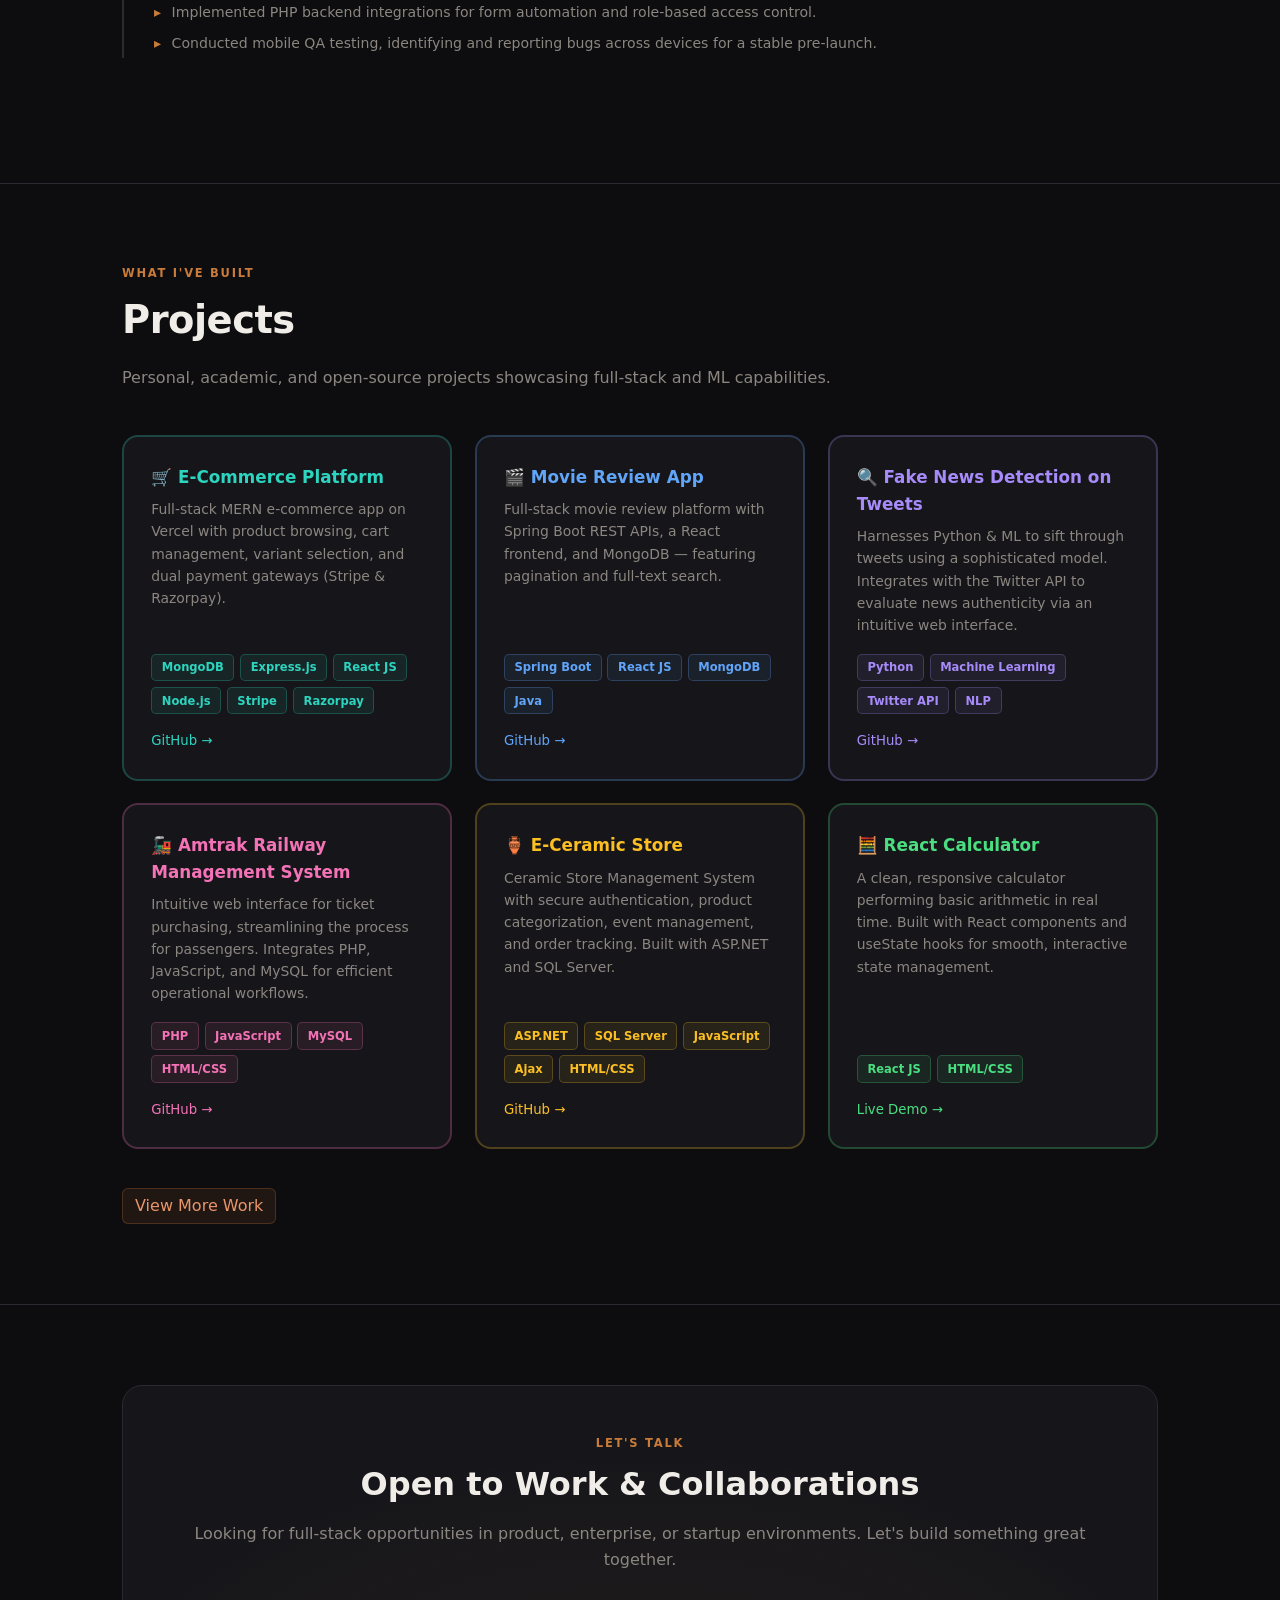
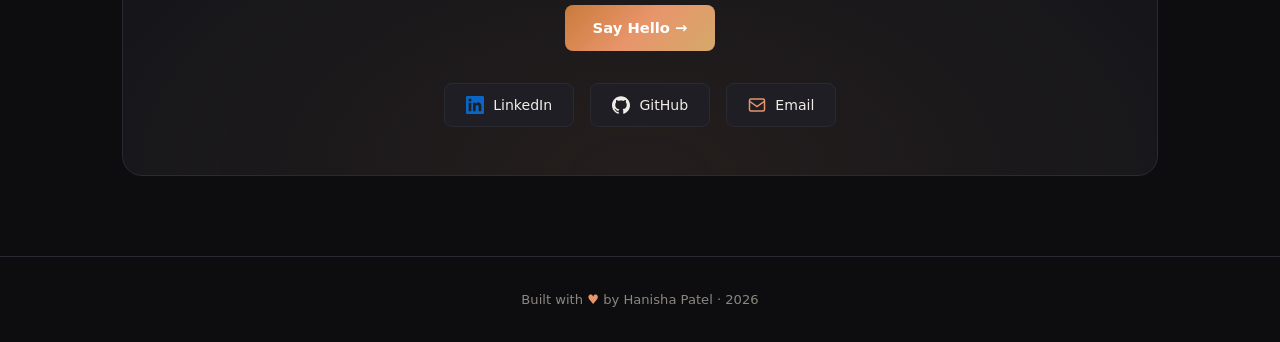
==== commit dc4198c0: "Add files via upload" ====
--- a/hanishapatel.html
+++ b/hanishapatel.html
@@ -93,6 +93,7 @@
   .tb-default{background:var(--surface2);border:1px solid var(--border);color:var(--muted);}
   .project-link{font-size:.83rem;color:var(--accent2);text-decoration:none;display:inline-flex;align-items:center;gap:.3rem;}
   .project-link:hover{text-decoration:underline;}
+  .btn-work{background:rgba(201,123,58,.1);border:1px solid rgba(201,123,58,.25);color:var(--accent2);border-radius:6px;padding:.28rem .75rem;font-size:.78rem;}
 
   /* CONTACT */
   .contact-box{background:radial-gradient(ellipse 80% 120% at 50% 100%,rgba(201,123,58,.08) 0%,transparent 70%),var(--surface);border:1px solid var(--border);border-radius:20px;padding:3rem;text-align:center;}
@@ -403,7 +404,10 @@
       <a href="https://hanishapatel-react-calculator.netlify.app/" target="_blank" class="project-link">Live Demo →</a>
     </div> -->
 
-<a href="https://github.com/hanishapatel" target="_blank" class="btn btn-primary" style="width:fit-content;padding-left:10px;padding-right:10px;">View More Work</a>
+    <div class="tags">
+      <a href="https://github.com/hanishapatel" target="_blank" class="tag" style="font-size: medium; text-decoration: none;">View More Work</a>
+    </div>
+
 
     
   </div>
